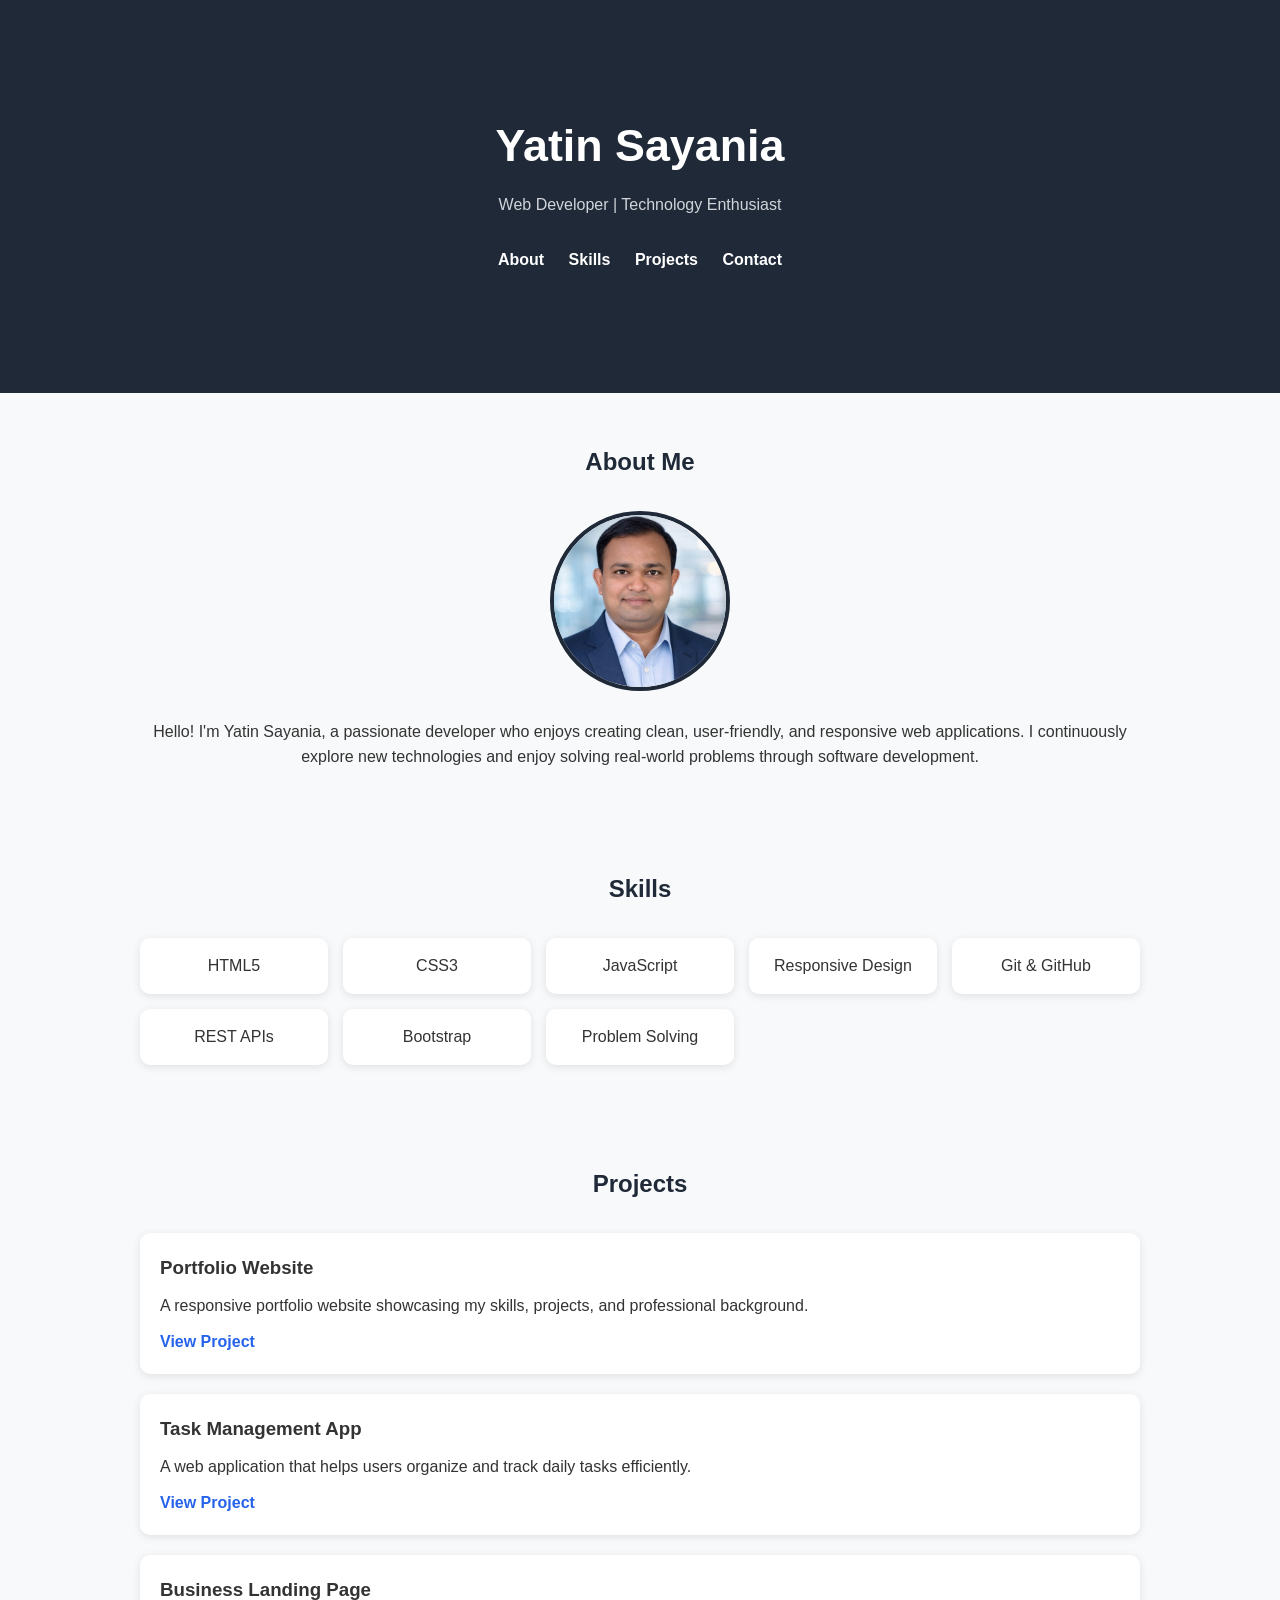
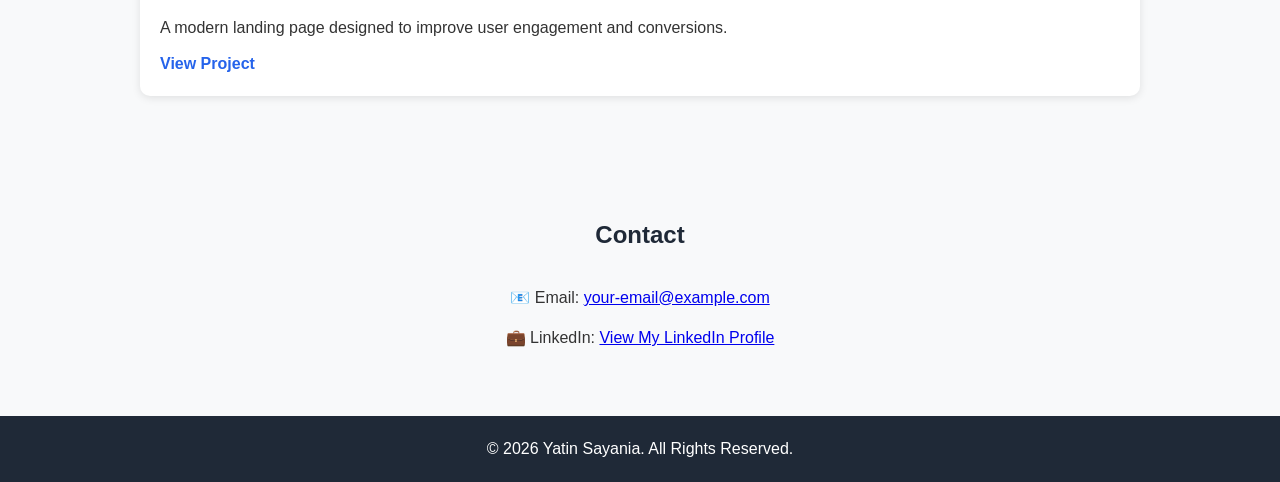
==== index.html @ ea61bace "Add files via upload" ====
<!DOCTYPE html>
<html lang="en">
<head>
    <!-- Basic Meta Tags -->
    <meta charset="UTF-8">
    <meta name="viewport" content="width=device-width, initial-scale=1.0">

    <!-- SEO Description -->
    <meta name="description" content="Personal Portfolio of Yatin Sayania">

    <title>Yatin Sayania | Portfolio</title>

    <!-- External CSS -->
    <link rel="stylesheet" href="styles.css">
</head>
<body>

    <!-- Header Section -->
    <header>
        <div class="container">
            <h1>Yatin Sayania</h1>
            <p>Web Developer | Technology Enthusiast</p>

            <!-- Navigation Menu -->
            <nav>
                <ul>
                    <li><a href="#about">About</a></li>
                    <li><a href="#skills">Skills</a></li>
                    <li><a href="#projects">Projects</a></li>
                    <li><a href="#contact">Contact</a></li>
                </ul>
            </nav>
        </div>
    </header>

    <!-- About Section -->
    <section id="about" class="container">
        <h2>About Me</h2>

        <!-- Optional Profile Image -->
        <img src="images/profile.jpg"
             alt="Yatin Sayania Profile Picture"
             class="profile-image">

        <p>
            Hello! I'm Yatin Sayania, a passionate developer who enjoys
            creating clean, user-friendly, and responsive web applications.
            I continuously explore new technologies and enjoy solving
            real-world problems through software development.
        </p>
    </section>

    <!-- Skills Section -->
    <section id="skills" class="container">
        <h2>Skills</h2>

        <div class="skills-grid">
            <div class="skill-card">HTML5</div>
            <div class="skill-card">CSS3</div>
            <div class="skill-card">JavaScript</div>
            <div class="skill-card">Responsive Design</div>
            <div class="skill-card">Git & GitHub</div>
            <div class="skill-card">REST APIs</div>
            <div class="skill-card">Bootstrap</div>
            <div class="skill-card">Problem Solving</div>
        </div>
    </section>

    <!-- Projects Section -->
    <section id="projects" class="container">
        <h2>Projects</h2>

        <div class="project-card">
            <h3>Portfolio Website</h3>
            <p>
                A responsive portfolio website showcasing my skills,
                projects, and professional background.
            </p>
            <a href="#" target="_blank">View Project</a>
        </div>

        <div class="project-card">
            <h3>Task Management App</h3>
            <p>
                A web application that helps users organize and track
                daily tasks efficiently.
            </p>
            <a href="#" target="_blank">View Project</a>
        </div>

        <div class="project-card">
            <h3>Business Landing Page</h3>
            <p>
                A modern landing page designed to improve user engagement
                and conversions.
            </p>
            <a href="#" target="_blank">View Project</a>
        </div>
    </section>

    <!-- Contact Section -->
    <section id="contact" class="container">
        <h2>Contact</h2>

        <p>
            📧 Email:
            <a href="mailto:your-email@example.com">
                your-email@example.com
            </a>
        </p>

        <p>
            💼 LinkedIn:
            <a href="https://www.linkedin.com/in/yatinsayania/"
               target="_blank"
               rel="noopener noreferrer">
                View My LinkedIn Profile
            </a>
        </p>
    </section>

    <!-- Footer -->
    <footer>
        <p>&copy; 2026 Yatin Sayania. All Rights Reserved.</p>
    </footer>

</body>
</html>
---- styles.css ----
/* Reset */
* {
    margin: 0;
    padding: 0;
    box-sizing: border-box;
}

/* Global Styling */
body {
    font-family: Arial, Helvetica, sans-serif;
    line-height: 1.6;
    background-color: #f8f9fa;
    color: #333;
}

/* Reusable Container */
.container {
    width: 90%;
    max-width: 1000px;
    margin: auto;
    padding: 50px 0;
}

/* Header */
header {
    background: #1f2937;
    color: white;
    text-align: center;
    padding: 60px 20px;
}

header h1 {
    font-size: 2.8rem;
    margin-bottom: 10px;
}

header p {
    margin-bottom: 20px;
    color: #d1d5db;
}

/* Navigation */
nav ul {
    list-style: none;
}

nav ul li {
    display: inline-block;
    margin: 10px;
}

nav a {
    color: white;
    text-decoration: none;
    font-weight: bold;
}

nav a:hover {
    color: #60a5fa;
}

/* Sections */
section h2 {
    text-align: center;
    margin-bottom: 30px;
    color: #1f2937;
}

/* About */
#about {
    text-align: center;
}

.profile-image {
    width: 180px;
    height: 180px;
    border-radius: 50%;
    object-fit: cover;
    margin-bottom: 20px;
    border: 4px solid #1f2937;
}

/* Skills */
.skills-grid {
    display: grid;
    grid-template-columns: repeat(auto-fit, minmax(180px, 1fr));
    gap: 15px;
}

.skill-card {
    background: white;
    padding: 15px;
    text-align: center;
    border-radius: 10px;
    box-shadow: 0px 2px 8px rgba(0,0,0,0.1);
}

/* Projects */
.project-card {
    background: white;
    padding: 20px;
    margin-bottom: 20px;
    border-radius: 10px;
    box-shadow: 0px 2px 8px rgba(0,0,0,0.1);
}

.project-card h3 {
    margin-bottom: 10px;
}

.project-card p {
    margin-bottom: 10px;
}

.project-card a {
    color: #2563eb;
    text-decoration: none;
    font-weight: bold;
}

/* Contact */
#contact {
    text-align: center;
}

#contact p {
    margin: 15px 0;
}

/* Footer */
footer {
    text-align: center;
    background: #1f2937;
    color: white;
    padding: 20px;
}

/* Responsive Design */
@media (max-width: 768px) {

    header h1 {
        font-size: 2rem;
    }

    nav ul li {
        display: block;
        margin: 10px 0;
    }

    .profile-image {
        width: 140px;
        height: 140px;
    }
}
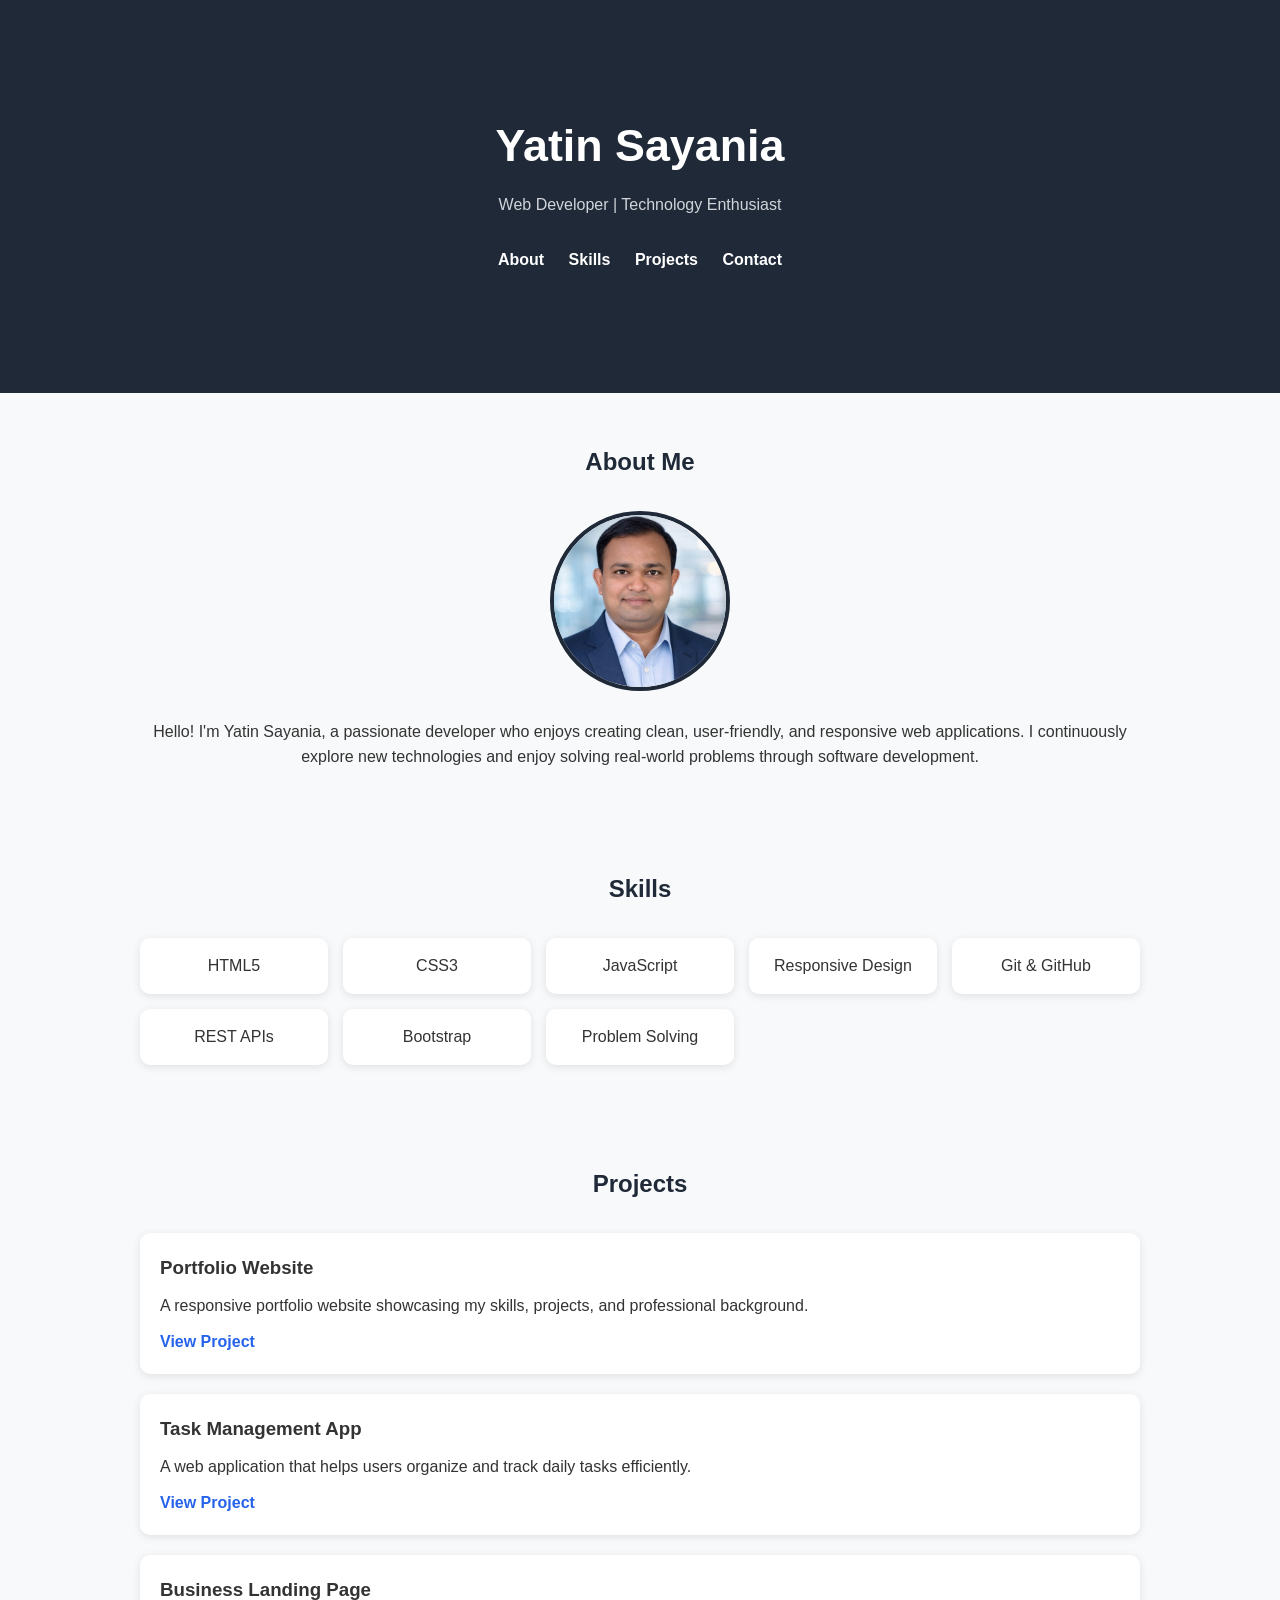
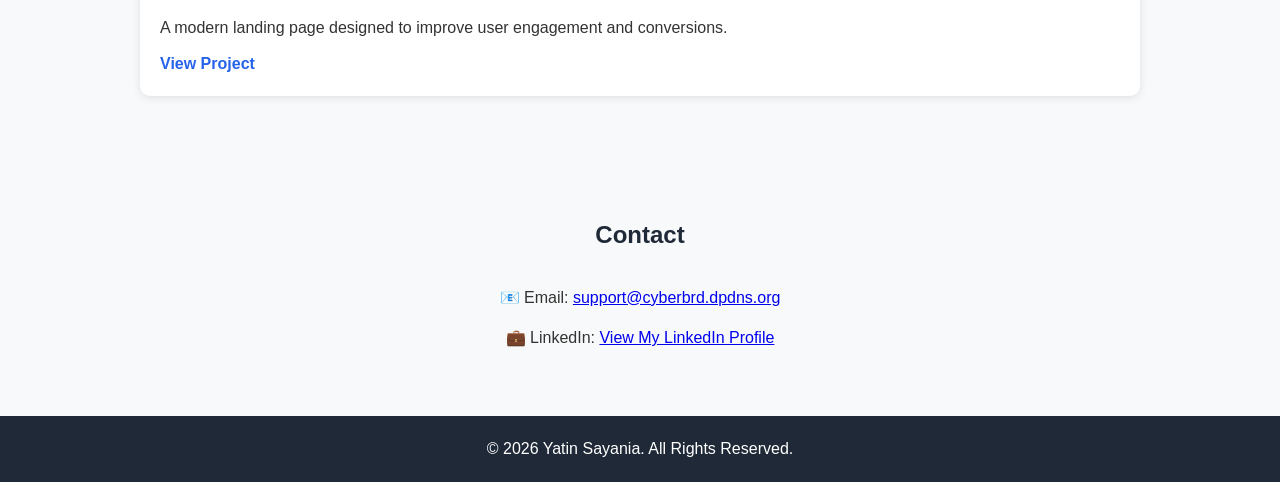
==== commit 9fcfbc56: "Update index.html" ====
--- a/index.html
+++ b/index.html
@@ -104,8 +104,8 @@
 
         <p>
             📧 Email:
-            <a href="mailto:your-email@example.com">
-                your-email@example.com
+            <a href="mailto:support@cyberbrd.dpdns.org">
+                support@cyberbrd.dpdns.org
             </a>
         </p>
 
@@ -125,4 +125,4 @@
     </footer>
 
 </body>
-</html>+</html>
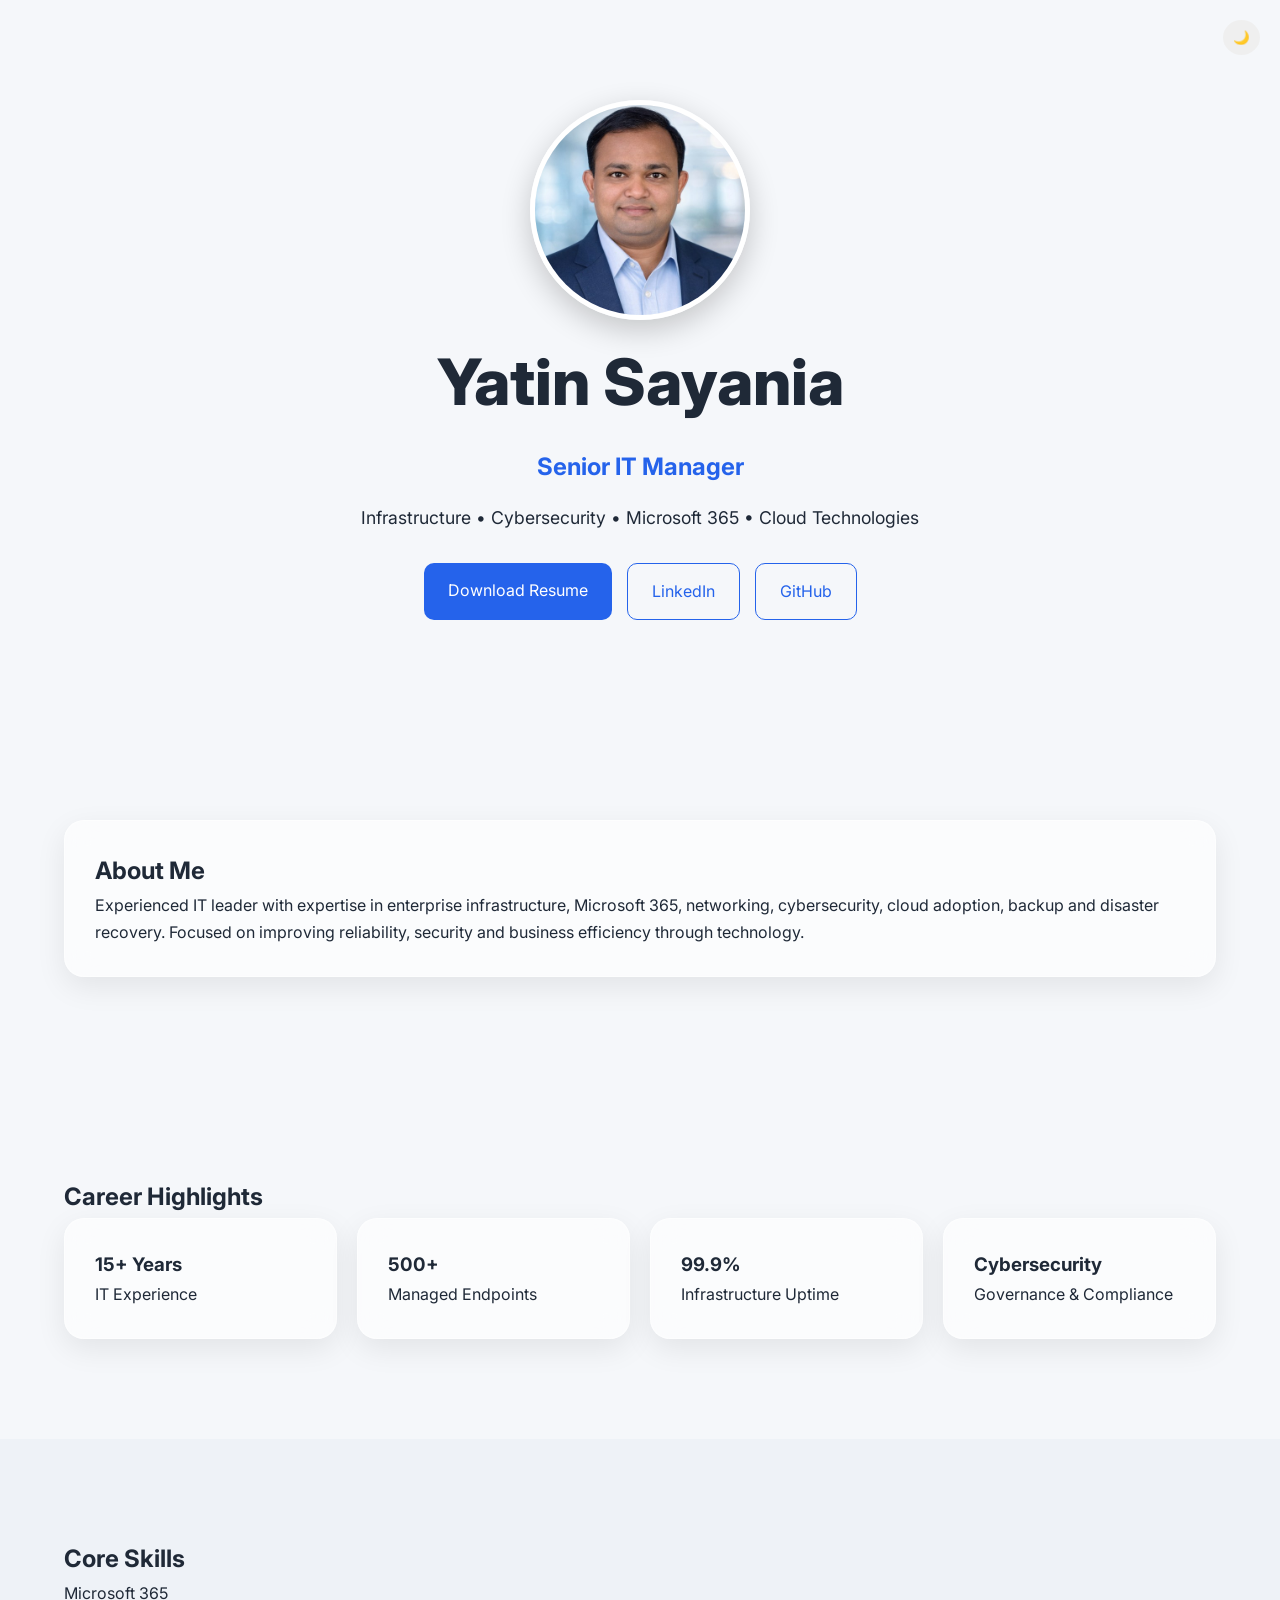
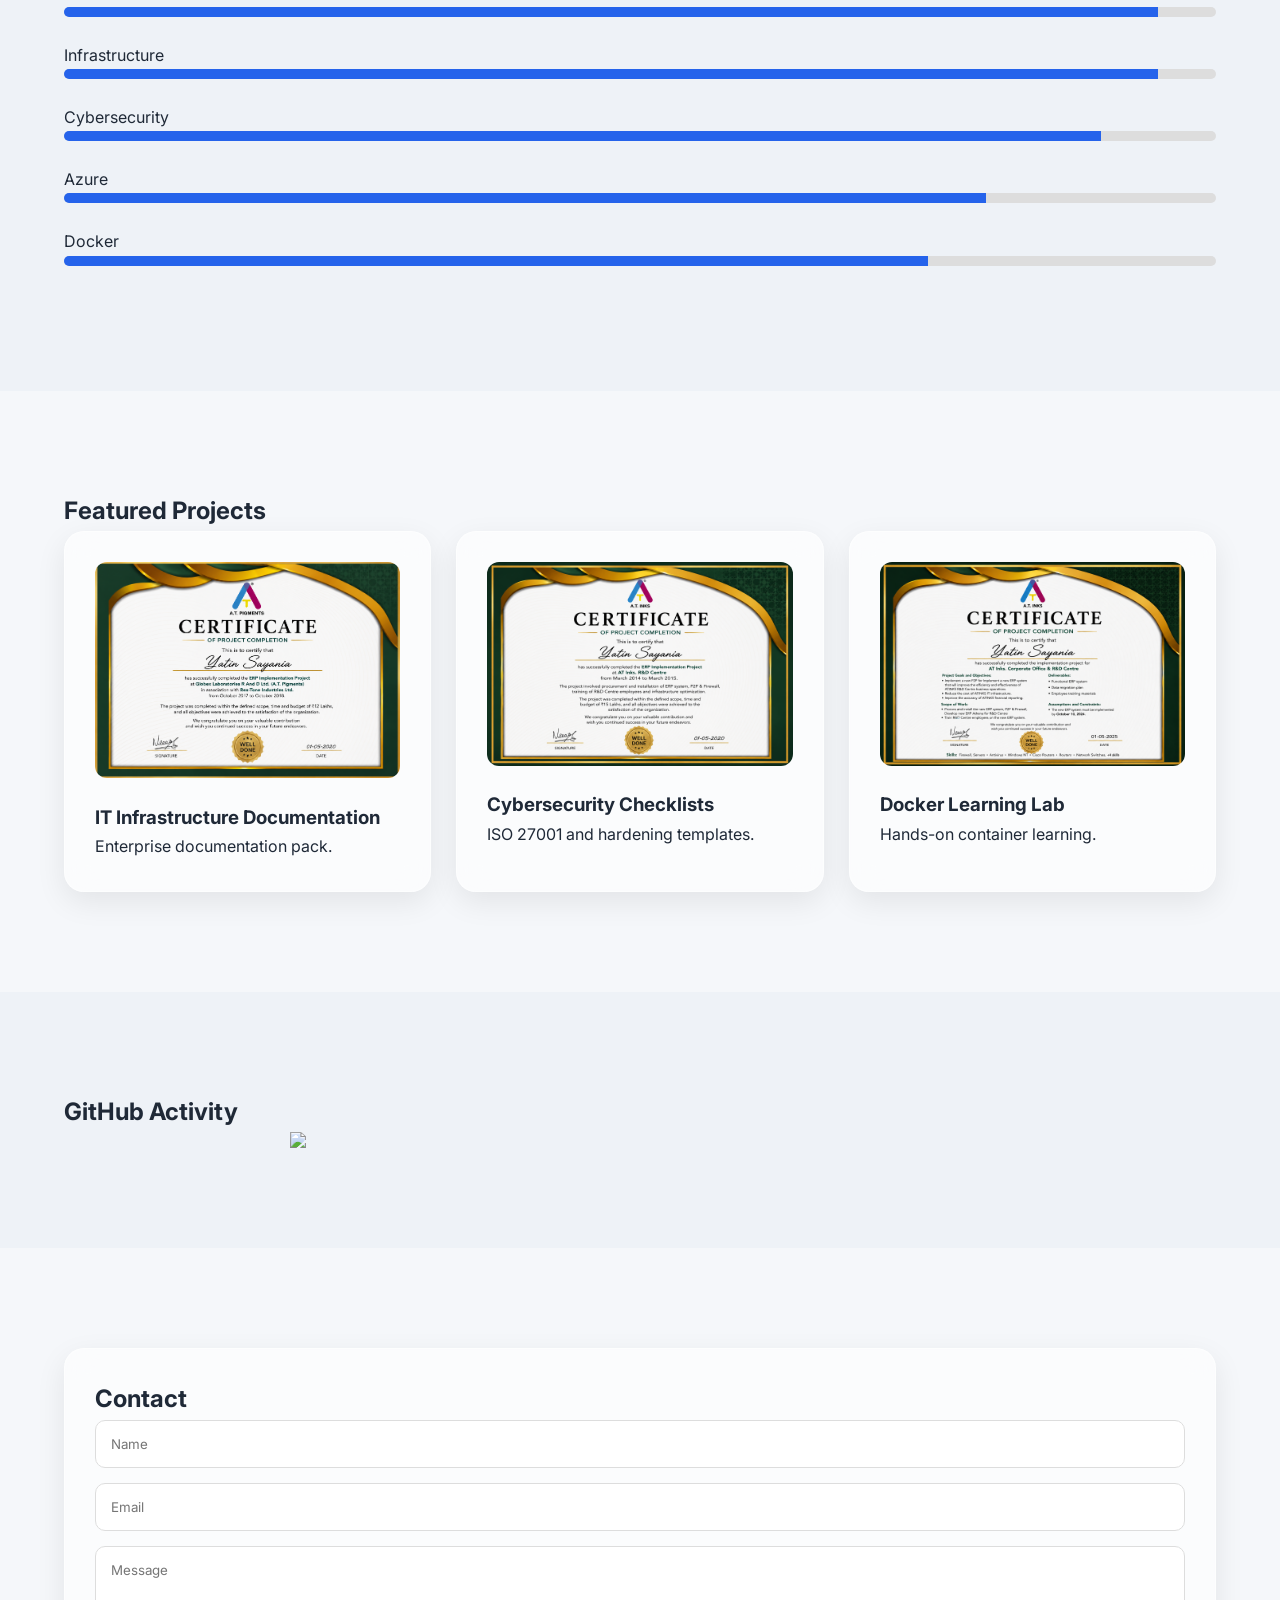
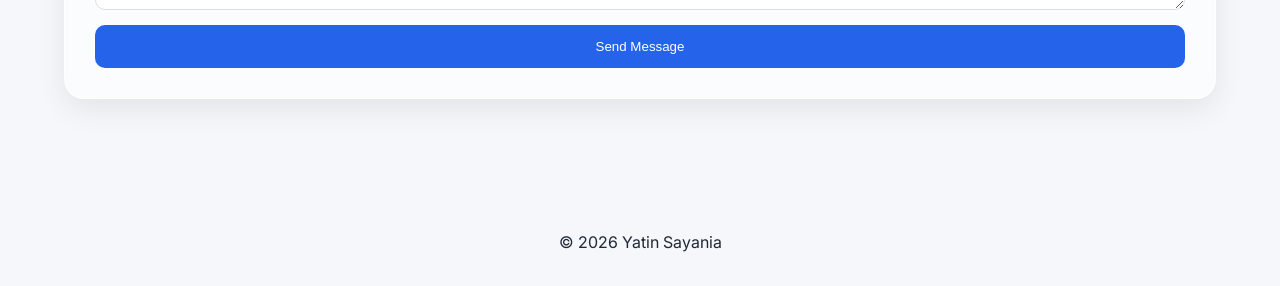
==== commit 175a8b79: "Add files via upload" ====
--- a/index.html
+++ b/index.html
@@ -1,128 +1,373 @@
 <!DOCTYPE html>
 <html lang="en">
+
 <head>
-    <!-- Basic Meta Tags -->
-    <meta charset="UTF-8">
-    <meta name="viewport" content="width=device-width, initial-scale=1.0">
-
-    <!-- SEO Description -->
-    <meta name="description" content="Personal Portfolio of Yatin Sayania">
-
-    <title>Yatin Sayania | Portfolio</title>
-
-    <!-- External CSS -->
-    <link rel="stylesheet" href="styles.css">
+
+<meta charset="UTF-8">
+<meta name="viewport"
+      content="width=device-width, initial-scale=1.0">
+
+<title>
+Yatin Sayania | Senior IT Manager
+</title>
+
+<meta name="description"
+content="Senior IT Manager specializing in Infrastructure, Cybersecurity, Microsoft 365, Cloud Technologies and IT Operations.">
+
+<meta property="og:title"
+content="Yatin Sayania Portfolio">
+
+<meta property="og:description"
+content="Infrastructure, Cybersecurity, Cloud and Digital Transformation Leader">
+
+<meta property="og:image"
+content="images/profile.jpg">
+
+<link rel="preconnect"
+href="https://fonts.googleapis.com">
+
+<link rel="preconnect"
+href="https://fonts.gstatic.com"
+crossorigin>
+
+<link href="https://fonts.googleapis.com/css2?family=Inter:wght@300;400;500;600;700;800&display=swap"
+rel="stylesheet">
+
+<link rel="stylesheet"
+href="https://unpkg.com/aos@next/dist/aos.css">
+
+<link rel="stylesheet"
+href="styles.css">
+
 </head>
+
 <body>
 
-    <!-- Header Section -->
-    <header>
-        <div class="container">
-            <h1>Yatin Sayania</h1>
-            <p>Web Developer | Technology Enthusiast</p>
-
-            <!-- Navigation Menu -->
-            <nav>
-                <ul>
-                    <li><a href="#about">About</a></li>
-                    <li><a href="#skills">Skills</a></li>
-                    <li><a href="#projects">Projects</a></li>
-                    <li><a href="#contact">Contact</a></li>
-                </ul>
-            </nav>
-        </div>
-    </header>
-
-    <!-- About Section -->
-    <section id="about" class="container">
-        <h2>About Me</h2>
-
-        <!-- Optional Profile Image -->
-        <img src="images/profile.jpg"
-             alt="Yatin Sayania Profile Picture"
-             class="profile-image">
-
-        <p>
-            Hello! I'm Yatin Sayania, a passionate developer who enjoys
-            creating clean, user-friendly, and responsive web applications.
-            I continuously explore new technologies and enjoy solving
-            real-world problems through software development.
-        </p>
-    </section>
-
-    <!-- Skills Section -->
-    <section id="skills" class="container">
-        <h2>Skills</h2>
-
-        <div class="skills-grid">
-            <div class="skill-card">HTML5</div>
-            <div class="skill-card">CSS3</div>
-            <div class="skill-card">JavaScript</div>
-            <div class="skill-card">Responsive Design</div>
-            <div class="skill-card">Git & GitHub</div>
-            <div class="skill-card">REST APIs</div>
-            <div class="skill-card">Bootstrap</div>
-            <div class="skill-card">Problem Solving</div>
-        </div>
-    </section>
-
-    <!-- Projects Section -->
-    <section id="projects" class="container">
-        <h2>Projects</h2>
-
-        <div class="project-card">
-            <h3>Portfolio Website</h3>
-            <p>
-                A responsive portfolio website showcasing my skills,
-                projects, and professional background.
-            </p>
-            <a href="#" target="_blank">View Project</a>
-        </div>
-
-        <div class="project-card">
-            <h3>Task Management App</h3>
-            <p>
-                A web application that helps users organize and track
-                daily tasks efficiently.
-            </p>
-            <a href="#" target="_blank">View Project</a>
-        </div>
-
-        <div class="project-card">
-            <h3>Business Landing Page</h3>
-            <p>
-                A modern landing page designed to improve user engagement
-                and conversions.
-            </p>
-            <a href="#" target="_blank">View Project</a>
-        </div>
-    </section>
-
-    <!-- Contact Section -->
-    <section id="contact" class="container">
-        <h2>Contact</h2>
-
-        <p>
-            📧 Email:
-            <a href="mailto:support@cyberbrd.dpdns.org">
-                support@cyberbrd.dpdns.org
-            </a>
-        </p>
-
-        <p>
-            💼 LinkedIn:
-            <a href="https://www.linkedin.com/in/yatinsayania/"
-               target="_blank"
-               rel="noopener noreferrer">
-                View My LinkedIn Profile
-            </a>
-        </p>
-    </section>
-
-    <!-- Footer -->
-    <footer>
-        <p>&copy; 2026 Yatin Sayania. All Rights Reserved.</p>
-    </footer>
+<button id="theme-toggle">
+🌙
+</button>
+
+<header class="hero">
+
+<div class="container">
+
+<img src="images/profile.jpg"
+alt="Yatin Sayania"
+class="profile-photo">
+
+<h1>
+Yatin Sayania
+</h1>
+
+<h2>
+Senior IT Manager
+</h2>
+
+<p class="tagline">
+
+Infrastructure • Cybersecurity •
+Microsoft 365 • Cloud Technologies
+
+</p>
+
+<div class="hero-buttons">
+
+<a href="resume.pdf"
+download
+class="btn-primary">
+
+Download Resume
+
+</a>
+
+<a href="https://www.linkedin.com/in/yatinsayania/"
+target="_blank"
+rel="noopener noreferrer"
+class="btn-secondary">
+
+LinkedIn
+
+</a>
+
+<a href="https://github.com/yatinsayania"
+target="_blank"
+rel="noopener noreferrer"
+class="btn-secondary">
+
+GitHub
+
+</a>
+
+</div>
+
+</div>
+
+</header>
+
+<section class="section"
+id="about"
+data-aos="fade-up">
+
+<div class="container glass-card">
+
+<h2>About Me</h2>
+
+<p>
+
+Experienced IT leader with expertise in
+enterprise infrastructure, Microsoft 365,
+networking, cybersecurity, cloud adoption,
+backup and disaster recovery.
+
+Focused on improving reliability,
+security and business efficiency through
+technology.
+
+</p>
+
+</div>
+
+</section>
+
+<section class="section"
+id="highlights"
+data-aos="fade-up">
+
+<div class="container">
+
+<h2>Career Highlights</h2>
+
+<div class="grid">
+
+<div class="glass-card">
+<h3>15+ Years</h3>
+<p>IT Experience</p>
+</div>
+
+<div class="glass-card">
+<h3>500+</h3>
+<p>Managed Endpoints</p>
+</div>
+
+<div class="glass-card">
+<h3>99.9%</h3>
+<p>Infrastructure Uptime</p>
+</div>
+
+<div class="glass-card">
+<h3>Cybersecurity</h3>
+<p>Governance & Compliance</p>
+</div>
+
+</div>
+
+</div>
+
+</section>
+
+<section class="section gray"
+id="skills"
+data-aos="fade-up">
+
+<div class="container">
+
+<h2>Core Skills</h2>
+
+<div class="skill">
+
+<span>Microsoft 365</span>
+<div class="bar">
+<div class="progress p95"></div>
+</div>
+
+</div>
+
+<div class="skill">
+
+<span>Infrastructure</span>
+<div class="bar">
+<div class="progress p95"></div>
+</div>
+
+</div>
+
+<div class="skill">
+
+<span>Cybersecurity</span>
+<div class="bar">
+<div class="progress p90"></div>
+</div>
+
+</div>
+
+<div class="skill">
+
+<span>Azure</span>
+<div class="bar">
+<div class="progress p80"></div>
+</div>
+
+</div>
+
+<div class="skill">
+
+<span>Docker</span>
+<div class="bar">
+<div class="progress p75"></div>
+</div>
+
+</div>
+
+</div>
+
+</section>
+
+<section class="section"
+id="projects"
+data-aos="fade-up">
+
+<div class="container">
+
+<h2>Featured Projects</h2>
+
+<div class="projects-grid">
+
+<div class="glass-card">
+
+<img src="images/project1.jpg"
+alt="Project">
+
+<h3>
+IT Infrastructure Documentation
+</h3>
+
+<p>
+Enterprise documentation pack.
+</p>
+
+</div>
+
+<div class="glass-card">
+
+<img src="images/project2.jpg"
+alt="Project">
+
+<h3>
+Cybersecurity Checklists
+</h3>
+
+<p>
+ISO 27001 and hardening templates.
+</p>
+
+</div>
+
+<div class="glass-card">
+
+<img src="images/project3.jpg"
+alt="Project">
+
+<h3>
+Docker Learning Lab
+</h3>
+
+<p>
+Hands-on container learning.
+</p>
+
+</div>
+
+</div>
+
+</div>
+
+</section>
+
+<section class="section gray"
+id="github"
+data-aos="fade-up">
+
+<div class="container">
+
+<h2>GitHub Activity</h2>
+
+<img
+class="github-card"
+src="https://github-readme-stats.vercel.app/api?username=yatinsayania&show_icons=true">
+
+</div>
+
+</section>
+
+<section class="section"
+id="contact"
+data-aos="fade-up">
+
+<div class="container glass-card">
+
+<h2>Contact</h2>
+
+<form>
+
+<input type="text"
+placeholder="Name">
+
+<input type="email"
+placeholder="Email">
+
+<textarea
+placeholder="Message">
+</textarea>
+
+<button type="submit"
+class="btn-primary">
+
+Send Message
+
+</button>
+
+</form>
+
+</div>
+
+</section>
+
+<footer>
+
+<p>
+
+© 2026 Yatin Sayania
+
+</p>
+
+</footer>
+
+<script src="https://unpkg.com/aos@next/dist/aos.js"></script>
+
+<script>
+
+AOS.init({
+duration:1000
+});
+
+const toggle =
+document.getElementById(
+"theme-toggle"
+);
+
+toggle.addEventListener(
+"click",
+() => {
+
+document.body.classList.toggle(
+"dark"
+);
+
+}
+);
+
+</script>
 
 </body>
-</html>
+
+</html>
--- a/styles.css
+++ b/styles.css
@@ -1,154 +1,197 @@
-/* Reset */
-* {
-    margin: 0;
-    padding: 0;
-    box-sizing: border-box;
+*{
+margin:0;
+padding:0;
+box-sizing:border-box;
 }
 
-/* Global Styling */
-body {
-    font-family: Arial, Helvetica, sans-serif;
-    line-height: 1.6;
-    background-color: #f8f9fa;
-    color: #333;
+html{
+scroll-behavior:smooth;
 }
 
-/* Reusable Container */
-.container {
-    width: 90%;
-    max-width: 1000px;
-    margin: auto;
-    padding: 50px 0;
+body{
+font-family:'Inter',sans-serif;
+background:#f5f7fa;
+color:#1f2937;
+line-height:1.7;
+transition:.3s;
 }
 
-/* Header */
-header {
-    background: #1f2937;
-    color: white;
-    text-align: center;
-    padding: 60px 20px;
+.dark{
+background:#0f172a;
+color:white;
 }
 
-header h1 {
-    font-size: 2.8rem;
-    margin-bottom: 10px;
+.container{
+width:90%;
+max-width:1200px;
+margin:auto;
 }
 
-header p {
-    margin-bottom: 20px;
-    color: #d1d5db;
+.hero{
+padding:100px 20px;
+text-align:center;
 }
 
-/* Navigation */
-nav ul {
-    list-style: none;
+.profile-photo{
+width:220px;
+height:220px;
+object-fit:cover;
+border-radius:50%;
+border:5px solid white;
+box-shadow:
+0 10px 30px rgba(0,0,0,.2);
 }
 
-nav ul li {
-    display: inline-block;
-    margin: 10px;
+.hero h1{
+font-size:4rem;
+font-weight:800;
 }
 
-nav a {
-    color: white;
-    text-decoration: none;
-    font-weight: bold;
+.hero h2{
+margin-top:10px;
+color:#2563eb;
 }
 
-nav a:hover {
-    color: #60a5fa;
+.tagline{
+margin-top:15px;
+font-size:1.1rem;
 }
 
-/* Sections */
-section h2 {
-    text-align: center;
-    margin-bottom: 30px;
-    color: #1f2937;
+.hero-buttons{
+margin-top:30px;
+display:flex;
+justify-content:center;
+gap:15px;
+flex-wrap:wrap;
 }
 
-/* About */
-#about {
-    text-align: center;
+.btn-primary{
+background:#2563eb;
+color:white;
+padding:14px 24px;
+border-radius:10px;
+text-decoration:none;
+border:none;
+cursor:pointer;
 }
 
-.profile-image {
-    width: 180px;
-    height: 180px;
-    border-radius: 50%;
-    object-fit: cover;
-    margin-bottom: 20px;
-    border: 4px solid #1f2937;
+.btn-secondary{
+border:1px solid #2563eb;
+padding:14px 24px;
+border-radius:10px;
+text-decoration:none;
+color:#2563eb;
 }
 
-/* Skills */
-.skills-grid {
-    display: grid;
-    grid-template-columns: repeat(auto-fit, minmax(180px, 1fr));
-    gap: 15px;
+.section{
+padding:100px 0;
 }
 
-.skill-card {
-    background: white;
-    padding: 15px;
-    text-align: center;
-    border-radius: 10px;
-    box-shadow: 0px 2px 8px rgba(0,0,0,0.1);
+.gray{
+background:#eef2f7;
 }
 
-/* Projects */
-.project-card {
-    background: white;
-    padding: 20px;
-    margin-bottom: 20px;
-    border-radius: 10px;
-    box-shadow: 0px 2px 8px rgba(0,0,0,0.1);
+.glass-card{
+background:rgba(255,255,255,.6);
+backdrop-filter:blur(15px);
+padding:30px;
+border-radius:20px;
+border:1px solid rgba(255,255,255,.5);
+box-shadow:
+0 10px 30px rgba(0,0,0,.08);
 }
 
-.project-card h3 {
-    margin-bottom: 10px;
+.grid{
+display:grid;
+grid-template-columns:
+repeat(auto-fit,minmax(250px,1fr));
+gap:20px;
 }
 
-.project-card p {
-    margin-bottom: 10px;
+.skill{
+margin-bottom:25px;
 }
 
-.project-card a {
-    color: #2563eb;
-    text-decoration: none;
-    font-weight: bold;
+.bar{
+height:10px;
+background:#ddd;
+border-radius:20px;
+overflow:hidden;
 }
 
-/* Contact */
-#contact {
-    text-align: center;
+.progress{
+height:100%;
+background:#2563eb;
 }
 
-#contact p {
-    margin: 15px 0;
+.p95{width:95%}
+.p90{width:90%}
+.p80{width:80%}
+.p75{width:75%}
+
+.projects-grid{
+display:grid;
+grid-template-columns:
+repeat(auto-fit,minmax(300px,1fr));
+gap:25px;
 }
 
-/* Footer */
-footer {
-    text-align: center;
-    background: #1f2937;
-    color: white;
-    padding: 20px;
+.projects-grid img{
+width:100%;
+border-radius:12px;
+margin-bottom:15px;
 }
 
-/* Responsive Design */
-@media (max-width: 768px) {
+.github-card{
+width:100%;
+max-width:700px;
+display:block;
+margin:auto;
+}
 
-    header h1 {
-        font-size: 2rem;
-    }
+form{
+display:flex;
+flex-direction:column;
+gap:15px;
+}
 
-    nav ul li {
-        display: block;
-        margin: 10px 0;
-    }
+input,
+textarea{
+padding:15px;
+border:1px solid #ddd;
+border-radius:10px;
+font-family:inherit;
+}
 
-    .profile-image {
-        width: 140px;
-        height: 140px;
-    }
+footer{
+padding:30px;
+text-align:center;
+}
+
+#theme-toggle{
+position:fixed;
+top:20px;
+right:20px;
+border:none;
+padding:10px;
+border-radius:50%;
+cursor:pointer;
+z-index:999;
+}
+
+@media(max-width:768px){
+
+.hero h1{
+font-size:2.5rem;
+}
+
+.profile-photo{
+width:160px;
+height:160px;
+}
+
+.section{
+padding:70px 0;
+}
+
 }
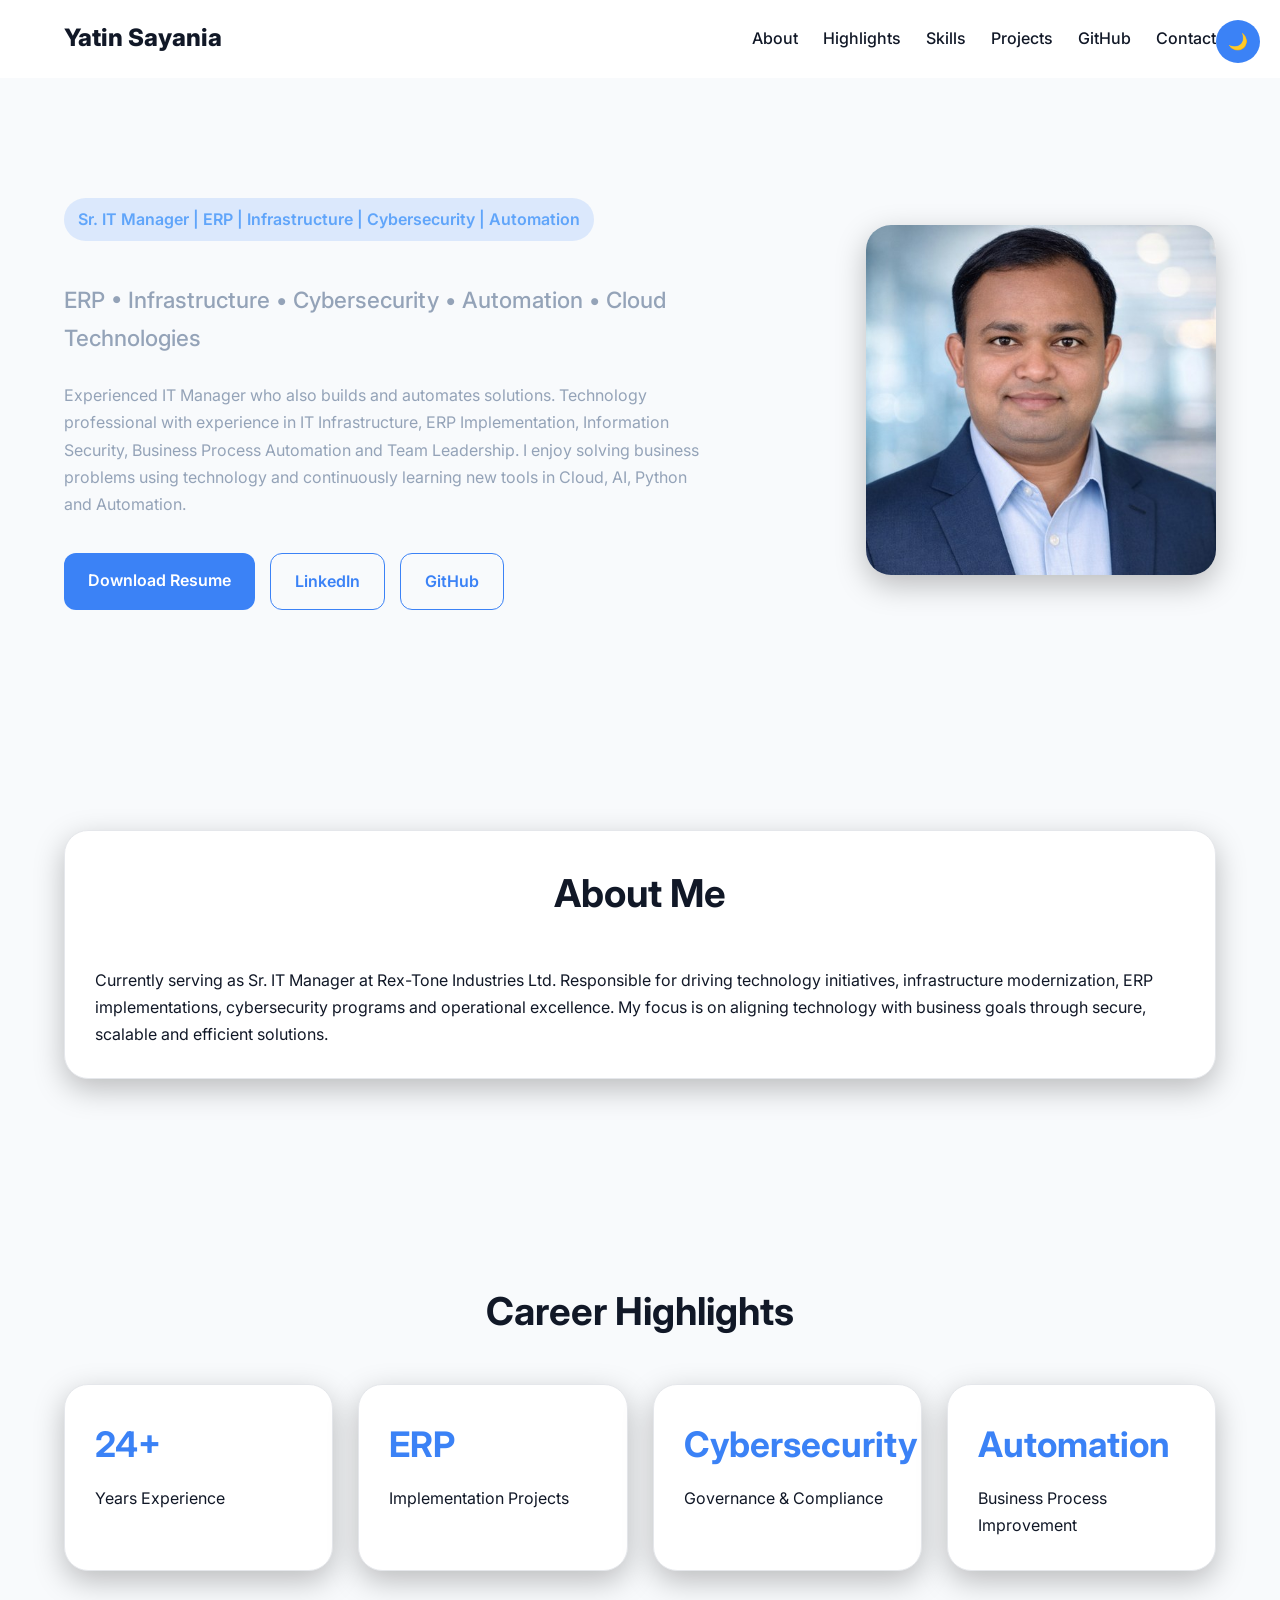
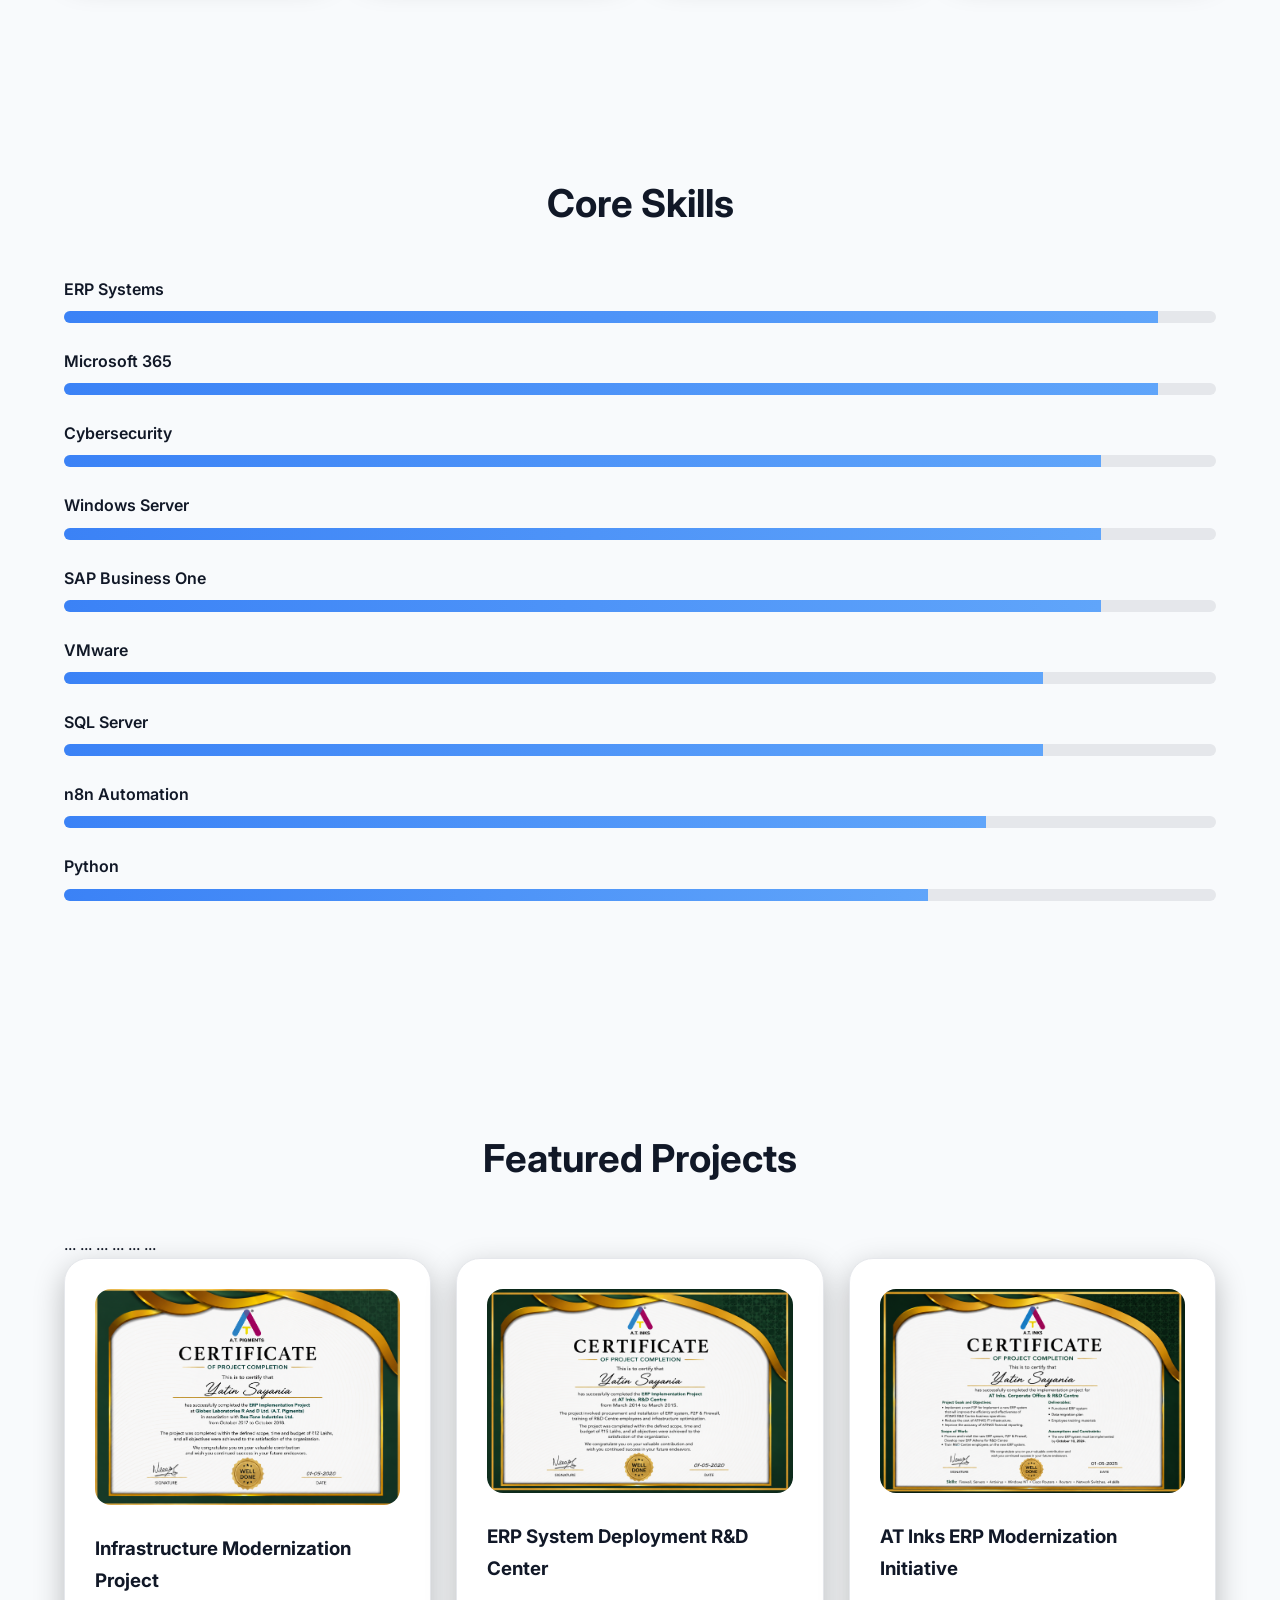
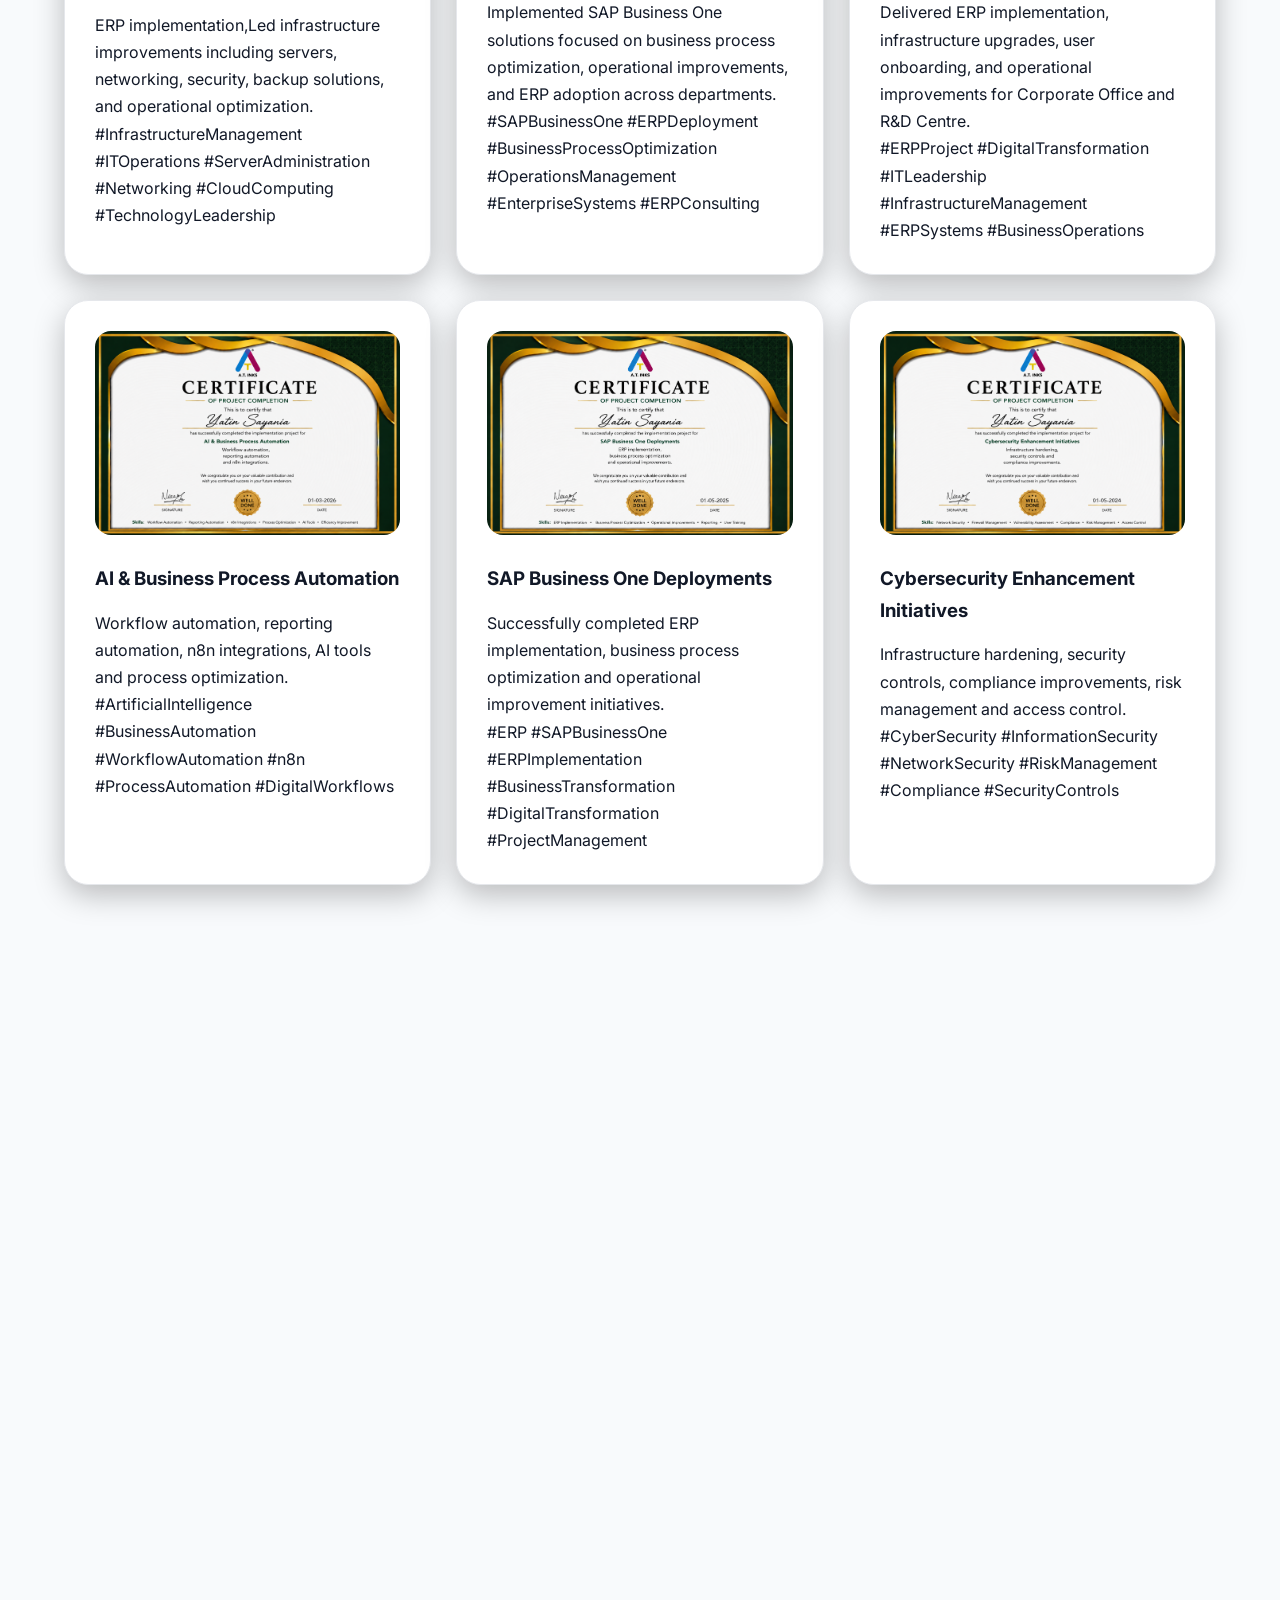
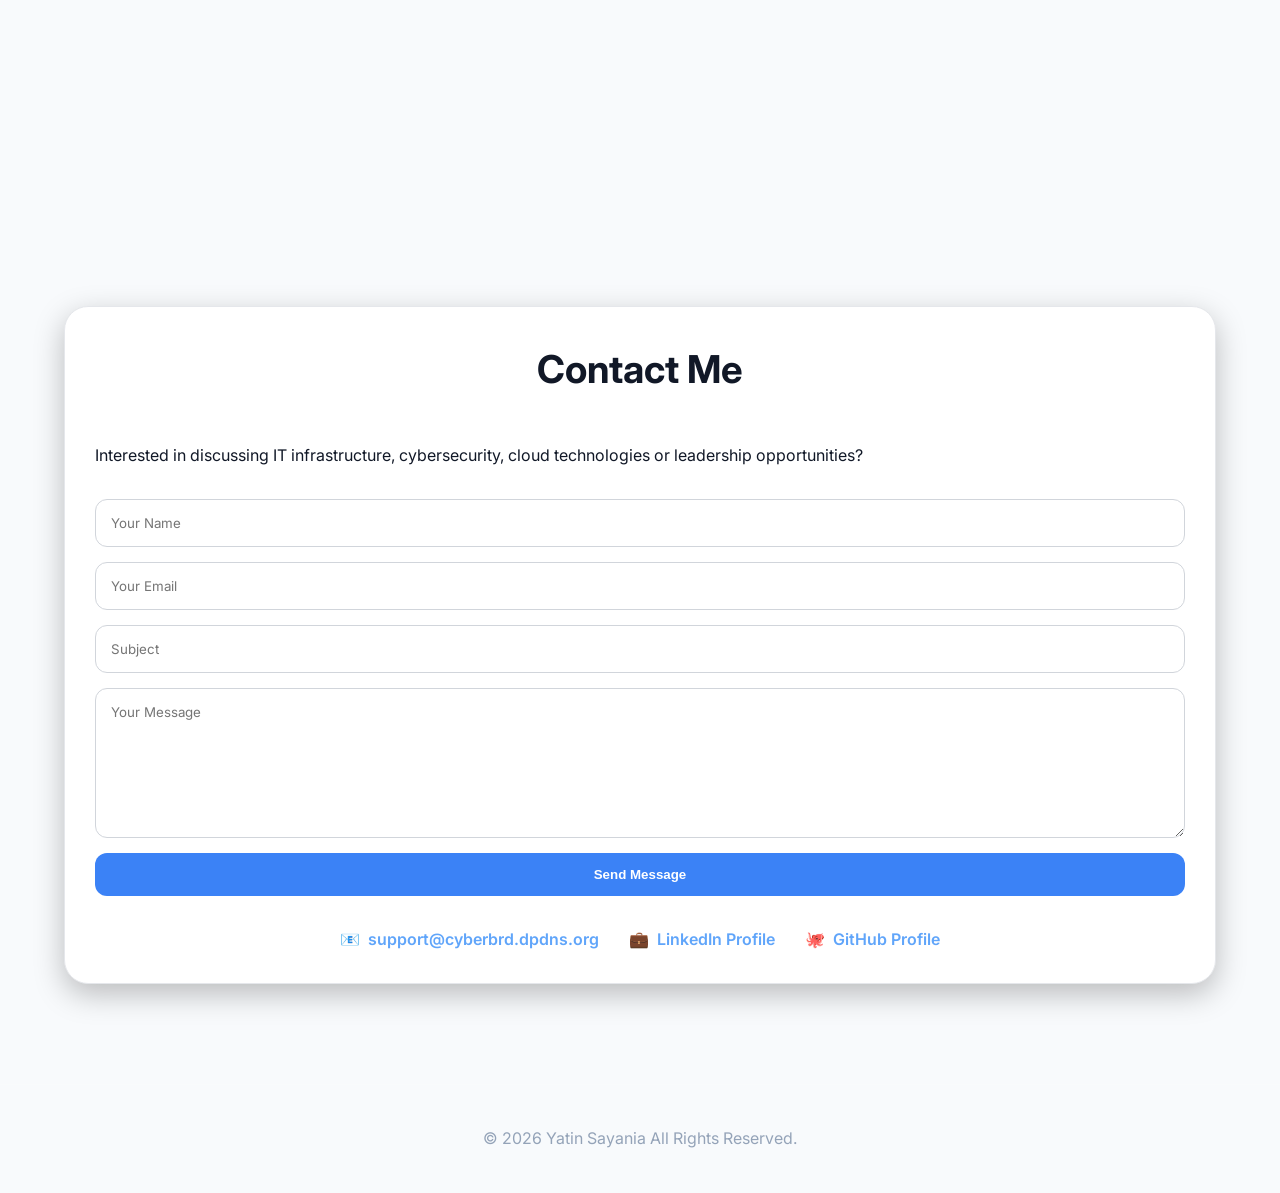
==== commit f21cdeae: "Add files via upload" ====
--- a/index.html
+++ b/index.html
@@ -1,19 +1,26 @@
 <!DOCTYPE html>
+
 <html lang="en">
 
 <head>
 
 <meta charset="UTF-8">
-<meta name="viewport"
-      content="width=device-width, initial-scale=1.0">
-
-<title>
-Yatin Sayania | Senior IT Manager
-</title>
+<meta name="viewport" content="width=device-width, initial-scale=1.0">
+
+<title>Yatin Sayania | Senior IT Manager</title>
 
 <meta name="description"
 content="Senior IT Manager specializing in Infrastructure, Cybersecurity, Microsoft 365, Cloud Technologies and IT Operations.">
 
+<meta name="author"
+content="Yatin Sayania">
+
+<meta name="keywords"
+content="Senior IT Manager, Cybersecurity, Infrastructure, Microsoft 365, Azure, VMware, Cloud Technologies">
+
+<meta name="robots"
+content="index, follow">
+
 <meta property="og:title"
 content="Yatin Sayania Portfolio">
 
@@ -22,6 +29,19 @@
 
 <meta property="og:image"
 content="images/profile.jpg">
+
+<meta property="og:type"
+content="website">
+
+<meta property="og:url"
+content="https://yatinsayania.cyberbrd.dpdns.org/">
+
+<link rel="canonical"
+href="https://yatinsayania.cyberbrd.dpdns.org/">
+
+<link rel="icon"
+type="image/png"
+href="images/favicon.png">
 
 <link rel="preconnect"
 href="https://fonts.googleapis.com">
@@ -47,26 +67,73 @@
 🌙
 </button>
 
+<nav class="navbar">
+
+<div class="container">
+
+<div class="logo">
+
+Yatin Sayania
+
+</div>
+
+<ul class="nav-links">
+
+<li>
+<a href="#about">About</a>
+</li>
+
+<li>
+<a href="#highlights">Highlights</a>
+</li>
+
+<li>
+<a href="#skills">Skills</a>
+</li>
+
+<li>
+<a href="#projects">Projects</a>
+</li>
+
+<li>
+<a href="#github">GitHub</a>
+</li>
+
+<li>
+<a href="#contact">Contact</a>
+</li>
+
+</ul>
+
+</div>
+
+</nav>
+
 <header class="hero">
 
-<div class="container">
-
-<img src="images/profile.jpg"
-alt="Yatin Sayania"
-class="profile-photo">
-
-<h1>
-Yatin Sayania
-</h1>
+<div class="container hero-content">
+
+<div class="hero-text">
+
+<p class="hero-badge">
+Sr. IT Manager | ERP | Infrastructure | Cybersecurity | Automation
+</p>
 
 <h2>
-Senior IT Manager
+ERP • Infrastructure • Cybersecurity • Automation • Cloud Technologies
 </h2>
 
-<p class="tagline">
-
-Infrastructure • Cybersecurity •
-Microsoft 365 • Cloud Technologies
+<p class="hero-description">
+
+Experienced IT Manager who also builds and automates solutions.
+
+Technology professional with experience in IT Infrastructure,
+ERP Implementation, Information Security,
+Business Process Automation and Team Leadership.
+
+I enjoy solving business problems using technology and
+continuously learning new tools in Cloud, AI,
+Python and Automation.
 
 </p>
 
@@ -102,28 +169,45 @@
 
 </div>
 
+<div class="hero-image">
+
+<img src="images/profile.jpg"
+alt="Yatin Sayania"
+class="profile-photo">
+
+</div>
+
+</div>
+
 </header>
 
 <section class="section"
 id="about"
 data-aos="fade-up">
 
-<div class="container glass-card">
-
-<h2>About Me</h2>
-
-<p>
-
-Experienced IT leader with expertise in
-enterprise infrastructure, Microsoft 365,
-networking, cybersecurity, cloud adoption,
-backup and disaster recovery.
-
-Focused on improving reliability,
-security and business efficiency through
-technology.
-
-</p>
+<div class="container">
+
+<div class="glass-card">
+
+<h2>
+About Me
+</h2>
+
+<p>
+
+Currently serving as Sr. IT Manager at
+Rex-Tone Industries Ltd.
+
+Responsible for driving technology initiatives,
+infrastructure modernization, ERP implementations,
+cybersecurity programs and operational excellence.
+
+My focus is on aligning technology with business goals
+through secure, scalable and efficient solutions.
+
+</p>
+
+</div>
 
 </div>
 
@@ -135,23 +219,20 @@
 
 <div class="container">
 
-<h2>Career Highlights</h2>
-
-<div class="grid">
-
-<div class="glass-card">
-<h3>15+ Years</h3>
-<p>IT Experience</p>
-</div>
-
-<div class="glass-card">
-<h3>500+</h3>
-<p>Managed Endpoints</p>
-</div>
-
-<div class="glass-card">
-<h3>99.9%</h3>
-<p>Infrastructure Uptime</p>
+<h2>
+Career Highlights
+</h2>
+
+<div class="highlights-grid">
+
+<div class="glass-card">
+<h3>24+</h3>
+<p>Years Experience</p>
+</div>
+
+<div class="glass-card">
+<h3>ERP</h3>
+<p>Implementation Projects</p>
 </div>
 
 <div class="glass-card">
@@ -159,6 +240,10 @@
 <p>Governance & Compliance</p>
 </div>
 
+<div class="glass-card">
+<h3>Automation</h3>
+<p>Business Process Improvement</p>
+</div>
 </div>
 
 </div>
@@ -171,53 +256,53 @@
 
 <div class="container">
 
-<h2>Core Skills</h2>
-
-<div class="skill">
-
+<h2>
+Core Skills
+</h2>
+
+<div class="skill">
+<span>ERP Systems</span>
+<div class="bar"><div class="progress p95"></div></div>
+</div>
+
+<div class="skill">
 <span>Microsoft 365</span>
-<div class="bar">
-<div class="progress p95"></div>
-</div>
-
-</div>
-
-<div class="skill">
-
-<span>Infrastructure</span>
-<div class="bar">
-<div class="progress p95"></div>
-</div>
-
-</div>
-
-<div class="skill">
-
+<div class="bar"><div class="progress p95"></div></div>
+</div>
+
+<div class="skill">
 <span>Cybersecurity</span>
-<div class="bar">
-<div class="progress p90"></div>
-</div>
-
-</div>
-
-<div class="skill">
-
-<span>Azure</span>
-<div class="bar">
-<div class="progress p80"></div>
-</div>
-
-</div>
-
-<div class="skill">
-
-<span>Docker</span>
-<div class="bar">
-<div class="progress p75"></div>
-</div>
-
-</div>
-
+<div class="bar"><div class="progress p90"></div></div>
+</div>
+
+<div class="skill">
+<span>Windows Server</span>
+<div class="bar"><div class="progress p90"></div></div>
+</div>
+
+<div class="skill">
+<span>SAP Business One</span>
+<div class="bar"><div class="progress p90"></div></div>
+</div>
+
+<div class="skill">
+<span>VMware</span>
+<div class="bar"><div class="progress p85"></div></div>
+</div>
+
+<div class="skill">
+<span>SQL Server</span>
+<div class="bar"><div class="progress p85"></div></div>
+</div>
+
+<div class="skill">
+<span>n8n Automation</span>
+<div class="bar"><div class="progress p80"></div></div>
+</div>
+
+<div class="skill">
+<span>Python</span>
+<div class="bar"><div class="progress p75"></div></div>
 </div>
 
 </section>
@@ -228,57 +313,182 @@
 
 <div class="container">
 
-<h2>Featured Projects</h2>
+<h2>
+Featured Projects
+</h2>
 
 <div class="projects-grid">
 
+<!-- Project 1 -->
+...
+<!-- Project 2 -->
+...
+<!-- Project 3 -->
+...
+<!-- Project 4 -->
+...
+<!-- Project 5 -->
+...
+<!-- Project 6 -->
+...
+
+</div>
+
+<div class="projects-grid">
+
+<!-- Project 1 -->
+
 <div class="glass-card">
 
 <img src="images/project1.jpg"
-alt="Project">
+alt="Infrastructure & Technology Transformation">
 
 <h3>
-IT Infrastructure Documentation
+Infrastructure Modernization Project
 </h3>
 
 <p>
-Enterprise documentation pack.
-</p>
-
-</div>
+ERP implementation,Led infrastructure improvements including servers, networking, security, backup solutions, and operational optimization.
+</p>
+<P>
+#InfrastructureManagement
+#ITOperations
+#ServerAdministration
+#Networking
+#CloudComputing
+#TechnologyLeadership
+</P>
+</div>
+
+<!-- Project 2 -->
 
 <div class="glass-card">
 
 <img src="images/project2.jpg"
-alt="Project">
+alt="ERP System Deployment R&D Center">
 
 <h3>
-Cybersecurity Checklists
+ERP System Deployment R&D Center
 </h3>
 
 <p>
-ISO 27001 and hardening templates.
-</p>
-
-</div>
+Implemented SAP Business One solutions focused on business process optimization, operational improvements, and ERP adoption across departments.
+</p>
+<P>
+#SAPBusinessOne
+#ERPDeployment
+#BusinessProcessOptimization
+#OperationsManagement
+#EnterpriseSystems
+#ERPConsulting
+</P>
+</div>
+
+<!-- Project 3 -->
 
 <div class="glass-card">
 
 <img src="images/project3.jpg"
-alt="Project">
+alt="Corporate Office & R&D ERP Project">
 
 <h3>
-Docker Learning Lab
+AT Inks ERP Modernization Initiative
 </h3>
 
 <p>
-Hands-on container learning.
-</p>
-
-</div>
-
-</div>
-
+Delivered ERP implementation, infrastructure upgrades, user onboarding, and operational improvements for Corporate Office and R&D Centre.
+</p>
+<P>
+#ERPProject
+#DigitalTransformation
+#ITLeadership
+#InfrastructureManagement
+#ERPSystems
+#BusinessOperations
+</P>
+</div>
+
+<!-- Project 4 -->
+
+<div class="glass-card">
+
+<img src="images/project4.jpg"
+alt="AI & Business Process Automation Certificate">
+
+<h3>
+AI & Business Process Automation
+</h3>
+
+<p>
+Workflow automation,
+reporting automation,
+n8n integrations,
+AI tools and process optimization.
+</p>
+<P>
+#ArtificialIntelligence
+#BusinessAutomation
+#WorkflowAutomation
+#n8n
+#ProcessAutomation
+#DigitalWorkflows
+</P>
+
+</div>
+
+<!-- Project 5 -->
+
+<div class="glass-card">
+
+<img src="images/project5.jpg"
+alt="SAP Business One Deployments Certificate">
+
+<h3>
+SAP Business One Deployments
+</h3>
+
+<p>
+Successfully completed ERP implementation,
+business process optimization and
+operational improvement initiatives.
+</p>
+<P>
+#ERP
+#SAPBusinessOne
+#ERPImplementation
+#BusinessTransformation
+#DigitalTransformation
+#ProjectManagement
+</P>
+</div>
+
+<!-- Project 6 -->
+
+<div class="glass-card">
+
+<img src="images/project6.jpg"
+alt="Cybersecurity Enhancement Initiatives Certificate">
+
+<h3>
+Cybersecurity Enhancement Initiatives
+</h3>
+
+<p>
+Infrastructure hardening,
+security controls,
+compliance improvements,
+risk management and access control.
+</p>
+<P>
+#CyberSecurity
+#InformationSecurity
+#NetworkSecurity
+#RiskManagement
+#Compliance
+#SecurityControls
+</P>
+</div>
+</div>
 </div>
 
 </section>
@@ -289,11 +499,52 @@
 
 <div class="container">
 
+<h2>
+Current Goals
+</h2>
+
+<div class="glass-card">
+
+<ul style="line-height:2;">
+
+<li>Improve Python Development Skills</li>
+
+<li>Build Open Source Projects</li>
+
+<li>Learn AI & Automation</li>
+
+<li>Contribute to Technical Communities</li>
+
+<li>Strengthen DevOps Knowledge</li>
+
+</ul>
+
+<br>
+
+<a href="https://github.com/yatinsayania"
+target="_blank"
+class="btn-primary">
+
+View GitHub Profile
+
+</a>
+<div class="container">
+
 <h2>GitHub Activity</h2>
 
-<img
-class="github-card"
-src="https://github-readme-stats.vercel.app/api?username=yatinsayania&show_icons=true">
+<div class="github-grid">
+
+<h2><img
+src="https://github-readme-streak-stats.herokuapp.com/?user=yatinsayania&theme=default"
+alt="GitHub Streak"
+loading="lazy"></h2>
+
+</div>
+
+<p class="github-link">
+
+
+</div>
 
 </div>
 
@@ -303,23 +554,58 @@
 id="contact"
 data-aos="fade-up">
 
-<div class="container glass-card">
-
-<h2>Contact</h2>
-
-<form>
-
-<input type="text"
-placeholder="Name">
-
-<input type="email"
-placeholder="Email">
+<div class="container">
+
+<div class="glass-card">
+
+<h2>
+Contact Me
+</h2>
+
+<p>
+
+Interested in discussing IT infrastructure,
+cybersecurity, cloud technologies or
+leadership opportunities?
+
+</p>
+
+<form
+action="contact.php"
+method="POST"
+class="contact-form">
+
+<input
+type="text"
+name="website"
+style="display:none">
+
+<input
+type="text"
+name="name"
+placeholder="Your Name"
+required>
+
+<input
+type="email"
+name="email"
+placeholder="Your Email"
+required>
+
+<input
+type="text"
+name="subject"
+placeholder="Subject">
 
 <textarea
-placeholder="Message">
+name="message"
+rows="6"
+placeholder="Your Message"
+required>
 </textarea>
 
-<button type="submit"
+<button
+type="submit"
 class="btn-primary">
 
 Send Message
@@ -328,6 +614,34 @@
 
 </form>
 
+<div class="contact-links">
+
+<p>
+📧
+<a href="mailto:support@cyberbrd.dpdns.org">
+support@cyberbrd.dpdns.org
+</a>
+</p>
+
+<p>
+💼
+<a href="https://www.linkedin.com/in/yatinsayania/"
+target="_blank">
+LinkedIn Profile
+</a>
+</p>
+
+<p>
+🐙
+<a href="https://github.com/yatinsayania"
+target="_blank">
+GitHub Profile
+</a>
+</p>
+
+</div>
+</div>
+
 </div>
 
 </section>
@@ -337,6 +651,7 @@
 <p>
 
 © 2026 Yatin Sayania
+All Rights Reserved.
 
 </p>
 
@@ -355,6 +670,16 @@
 "theme-toggle"
 );
 
+if(
+localStorage.getItem("theme")
+===
+"dark"
+){
+document.body.classList.add(
+"dark"
+);
+}
+
 toggle.addEventListener(
 "click",
 () => {
@@ -363,6 +688,22 @@
 "dark"
 );
 
+if(
+document.body.classList.contains(
+"dark"
+)
+){
+localStorage.setItem(
+"theme",
+"dark"
+);
+}else{
+localStorage.setItem(
+"theme",
+"light"
+);
+}
+
 }
 );
 
@@ -370,4 +711,4 @@
 
 </body>
 
-</html>+</html>
--- a/styles.css
+++ b/styles.css
@@ -1,3 +1,32 @@
+/* =====================================================
+YATIN SAYANIA
+EXECUTIVE DARK THEME 2026
+===================================================== */
+
+:root{
+
+--bg:#0f172a;
+--bg-secondary:#111827;
+
+--card:rgba(255,255,255,.08);
+
+--border:rgba(255,255,255,.12);
+
+--text:#f8fafc;
+
+--muted:#94a3b8;
+
+--accent:#3b82f6;
+
+--shadow:
+0 10px 30px rgba(0,0,0,.25);
+
+}
+
+/* =====================================================
+RESET
+===================================================== */
+
 *{
 margin:0;
 padding:0;
@@ -9,189 +38,670 @@
 }
 
 body{
+
 font-family:'Inter',sans-serif;
-background:#f5f7fa;
-color:#1f2937;
+
+background:linear-gradient(
+180deg,
+#0f172a,
+#111827
+);
+
+color:var(--text);
+
 line-height:1.7;
+
 transition:.3s;
-}
-
-.dark{
-background:#0f172a;
+
+}
+
+/* =====================================================
+LIGHT MODE
+===================================================== */
+
+body.dark{
+
+background:linear-gradient(
+180deg,
+#0f172a,
+#111827
+);
+
+color:var(--text);
+
+}
+
+body:not(.dark){
+
+background:#f8fafc;
+
+color:#111827;
+
+}
+
+/* =====================================================
+CONTAINER
+===================================================== */
+
+.container{
+
+width:90%;
+
+max-width:1200px;
+
+margin:auto;
+
+}
+
+/* =====================================================
+NAVBAR
+===================================================== */
+
+.navbar{
+
+position:sticky;
+
+top:0;
+
+z-index:999;
+
+backdrop-filter:blur(20px);
+
+background:rgba(15,23,42,.8);
+
+border-bottom:1px solid var(--border);
+
+}
+
+.navbar .container{
+
+display:flex;
+
+justify-content:space-between;
+
+align-items:center;
+
+padding:18px 0;
+
+}
+
+.logo{
+
+font-size:1.5rem;
+
+font-weight:800;
+
 color:white;
-}
-
-.container{
-width:90%;
-max-width:1200px;
-margin:auto;
-}
+
+}
+
+.nav-links{
+
+display:flex;
+
+list-style:none;
+
+gap:25px;
+
+}
+
+.nav-links a{
+
+color:white;
+
+text-decoration:none;
+
+font-weight:500;
+
+transition:.3s;
+
+}
+
+.nav-links a:hover{
+
+color:var(--accent);
+
+}
+
+/* =====================================================
+THEME BUTTON
+===================================================== */
+
+#theme-toggle{
+
+position:fixed;
+
+top:20px;
+
+right:20px;
+
+z-index:1000;
+
+border:none;
+
+padding:12px;
+
+border-radius:50%;
+
+cursor:pointer;
+
+background:var(--accent);
+
+color:white;
+
+font-size:16px;
+
+}
+
+/* =====================================================
+HERO
+===================================================== */
 
 .hero{
-padding:100px 20px;
+
+padding:120px 0;
+
+}
+
+.hero-content{
+
+display:grid;
+
+grid-template-columns:1fr 350px;
+
+gap:60px;
+
+align-items:center;
+
+}
+
+.hero-badge{
+
+display:inline-block;
+
+background:rgba(59,130,246,.15);
+
+color:#60a5fa;
+
+padding:8px 14px;
+
+border-radius:999px;
+
+margin-bottom:20px;
+
+font-weight:600;
+
+}
+
+.hero h1{
+
+font-size:4rem;
+
+font-weight:800;
+
+line-height:1.1;
+
+}
+
+.hero h2{
+
+margin-top:20px;
+
+font-size:1.4rem;
+
+color:var(--muted);
+
+font-weight:500;
+
+}
+
+.hero-description{
+
+margin-top:25px;
+
+max-width:650px;
+
+color:var(--muted);
+
+}
+
+.hero-buttons{
+
+display:flex;
+
+gap:15px;
+
+flex-wrap:wrap;
+
+margin-top:35px;
+
+}
+
+.profile-photo{
+
+width:100%;
+
+border-radius:25px;
+
+box-shadow:var(--shadow);
+
+}
+
+/* =====================================================
+BUTTONS
+===================================================== */
+
+.btn-primary{
+
+background:var(--accent);
+
+color:white;
+
+padding:14px 24px;
+
+border:none;
+
+border-radius:12px;
+
+text-decoration:none;
+
+cursor:pointer;
+
+font-weight:600;
+
+display:inline-block;
+
+}
+
+.btn-primary:hover{
+
+opacity:.9;
+
+}
+
+.btn-secondary{
+
+border:1px solid var(--accent);
+
+color:var(--accent);
+
+padding:14px 24px;
+
+border-radius:12px;
+
+text-decoration:none;
+
+font-weight:600;
+
+display:inline-block;
+
+}
+
+/* =====================================================
+SECTION
+===================================================== */
+
+.section{
+
+padding:100px 0;
+
+}
+
+.section h2{
+
 text-align:center;
-}
-
-.profile-photo{
-width:220px;
-height:220px;
-object-fit:cover;
-border-radius:50%;
-border:5px solid white;
-box-shadow:
-0 10px 30px rgba(0,0,0,.2);
+
+margin-bottom:40px;
+
+font-size:2.4rem;
+
+}
+
+/* =====================================================
+GLASS CARD
+===================================================== */
+
+.glass-card{
+
+background:var(--card);
+
+backdrop-filter:blur(20px);
+
+padding:30px;
+
+border-radius:24px;
+
+border:1px solid var(--border);
+
+box-shadow:var(--shadow);
+
+}
+
+/* =====================================================
+HIGHLIGHTS
+===================================================== */
+
+.highlights-grid{
+
+display:grid;
+
+grid-template-columns:
+repeat(auto-fit,minmax(220px,1fr));
+
+gap:25px;
+
+}
+
+.highlights-grid h3{
+
+font-size:2.2rem;
+
+color:var(--accent);
+
+margin-bottom:10px;
+
+}
+
+/* =====================================================
+SKILLS
+===================================================== */
+
+.skill{
+
+margin-bottom:25px;
+
+}
+
+.skill span{
+
+display:block;
+
+margin-bottom:8px;
+
+font-weight:600;
+
+}
+
+.bar{
+
+height:12px;
+
+background:#1f2937;
+
+border-radius:999px;
+
+overflow:hidden;
+
+}
+
+.progress{
+
+height:100%;
+
+background:linear-gradient(
+90deg,
+#3b82f6,
+#60a5fa
+);
+
+}
+
+.p95{width:95%;}
+.p90{width:90%;}
+.p85{width:85%;}
+.p80{width:80%;}
+.p75{width:75%;}
+
+/* =====================================================
+PROJECTS
+===================================================== */
+
+.projects-grid{
+
+display:grid;
+
+grid-template-columns:
+repeat(auto-fit,minmax(320px,1fr));
+
+gap:25px;
+
+}
+
+.projects-grid img{
+
+width:100%;
+
+border-radius:16px;
+
+margin-bottom:20px;
+
+}
+
+.projects-grid h3{
+
+margin-bottom:15px;
+
+}
+
+/* =====================================================
+GITHUB
+===================================================== */
+
+.github-section{
+
+text-align:center;
+
+}
+
+/* =====================================================
+CONTACT
+===================================================== */
+
+.contact-form{
+
+margin-top:30px;
+
+display:flex;
+
+flex-direction:column;
+
+gap:15px;
+
+}
+
+.contact-form input,
+.contact-form textarea{
+
+padding:15px;
+
+border-radius:12px;
+
+border:1px solid rgba(255,255,255,.1);
+
+background:rgba(255,255,255,.05);
+
+color:white;
+
+font-family:inherit;
+
+}
+
+.contact-form textarea{
+
+resize:vertical;
+
+min-height:150px;
+
+}
+
+.contact-form input:focus,
+.contact-form textarea:focus{
+
+outline:none;
+
+border-color:var(--accent);
+
+}
+
+.contact-links{
+
+margin-top:30px;
+
+display:flex;
+
+justify-content:center;
+
+align-items:center;
+
+gap:30px;
+
+flex-wrap:wrap;
+
+}
+
+.contact-links p{
+
+margin:0;
+
+display:flex;
+
+align-items:center;
+
+gap:8px;
+
+}
+
+.contact-links a{
+
+text-decoration:none;
+
+color:#60a5fa;
+
+font-weight:600;
+
+}
+
+.contact-links a:hover{
+
+color:#93c5fd;
+
+}
+
+/* =====================================================
+FOOTER
+===================================================== */
+
+footer{
+
+padding:40px 20px;
+
+text-align:center;
+
+border-top:1px solid var(--border);
+
+color:var(--muted);
+
+}
+
+/* =====================================================
+MOBILE
+===================================================== */
+
+@media(max-width:768px){
+
+.hero-content{
+
+grid-template-columns:1fr;
+
+text-align:center;
+
 }
 
 .hero h1{
-font-size:4rem;
-font-weight:800;
-}
-
-.hero h2{
-margin-top:10px;
-color:#2563eb;
-}
-
-.tagline{
-margin-top:15px;
-font-size:1.1rem;
+
+font-size:2.8rem;
+
+}
+
+.navbar .container{
+
+flex-direction:column;
+
+gap:15px;
+
+}
+
+.nav-links{
+
+flex-wrap:wrap;
+
+justify-content:center;
+
 }
 
 .hero-buttons{
-margin-top:30px;
-display:flex;
+
 justify-content:center;
-gap:15px;
-flex-wrap:wrap;
-}
-
-.btn-primary{
-background:#2563eb;
-color:white;
-padding:14px 24px;
-border-radius:10px;
-text-decoration:none;
-border:none;
-cursor:pointer;
-}
-
-.btn-secondary{
-border:1px solid #2563eb;
-padding:14px 24px;
-border-radius:10px;
-text-decoration:none;
-color:#2563eb;
+
+}
+
+.contact-links{
+
+flex-direction:column;
+
 }
 
 .section{
-padding:100px 0;
-}
-
-.gray{
-background:#eef2f7;
-}
-
-.glass-card{
-background:rgba(255,255,255,.6);
-backdrop-filter:blur(15px);
-padding:30px;
-border-radius:20px;
-border:1px solid rgba(255,255,255,.5);
-box-shadow:
-0 10px 30px rgba(0,0,0,.08);
-}
-
-.grid{
-display:grid;
-grid-template-columns:
-repeat(auto-fit,minmax(250px,1fr));
-gap:20px;
-}
-
-.skill{
-margin-bottom:25px;
-}
-
-.bar{
-height:10px;
-background:#ddd;
-border-radius:20px;
-overflow:hidden;
-}
-
-.progress{
-height:100%;
-background:#2563eb;
-}
-
-.p95{width:95%}
-.p90{width:90%}
-.p80{width:80%}
-.p75{width:75%}
-
-.projects-grid{
-display:grid;
-grid-template-columns:
-repeat(auto-fit,minmax(300px,1fr));
-gap:25px;
-}
-
-.projects-grid img{
-width:100%;
-border-radius:12px;
-margin-bottom:15px;
-}
-
-.github-card{
-width:100%;
-max-width:700px;
-display:block;
-margin:auto;
-}
-
-form{
-display:flex;
-flex-direction:column;
-gap:15px;
-}
-
-input,
-textarea{
-padding:15px;
-border:1px solid #ddd;
-border-radius:10px;
-font-family:inherit;
-}
-
-footer{
-padding:30px;
-text-align:center;
-}
-
-#theme-toggle{
-position:fixed;
-top:20px;
-right:20px;
-border:none;
-padding:10px;
-border-radius:50%;
-cursor:pointer;
-z-index:999;
-}
-
-@media(max-width:768px){
-
-.hero h1{
-font-size:2.5rem;
-}
-
-.profile-photo{
-width:160px;
-height:160px;
-}
-
-.section{
+
 padding:70px 0;
-}
-
-}+
+}
+
+}
+
+/* =====================================================
+LIGHT MODE SUPPORT
+===================================================== */
+
+body:not(.dark) .glass-card{
+
+background:white;
+
+border:1px solid #e5e7eb;
+
+}
+
+body:not(.dark) .navbar{
+
+background:white;
+
+}
+
+body:not(.dark) .nav-links a{
+
+color:#111827;
+
+}
+
+body:not(.dark) .logo{
+
+color:#111827;
+
+}
+
+body:not(.dark) .contact-form input,
+body:not(.dark) .contact-form textarea{
+
+background:white;
+
+color:#111827;
+
+border:1px solid #d1d5db;
+
+}
+
+body:not(.dark) .bar{
+
+background:#e5e7eb;
+
+}
